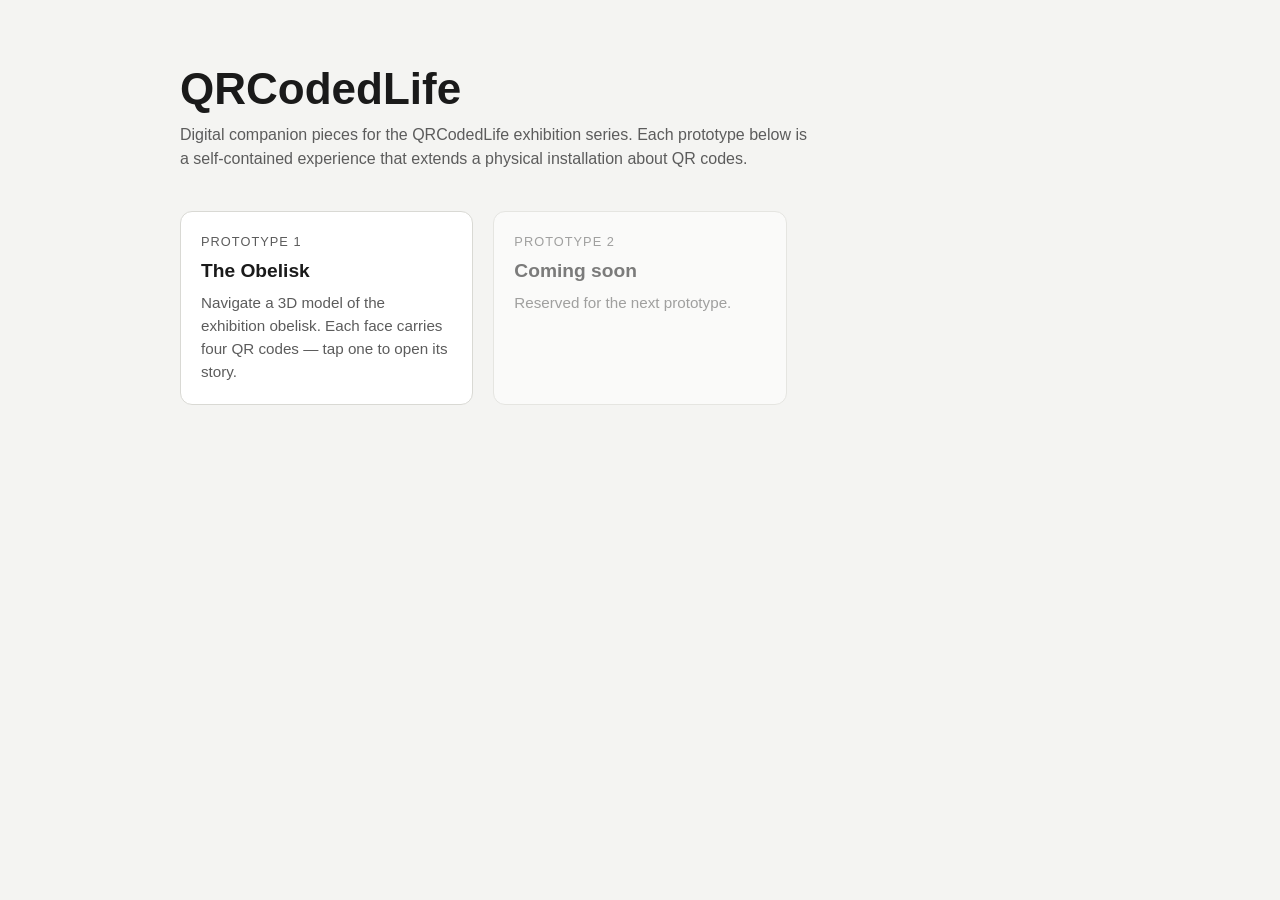
==== index.html @ 01e56713 "Initial site scaffold + Prototype 1 (3D obelisk) Static, no-build multi-page companion site for the " ====
<!doctype html>
<html lang="en">
  <head>
    <meta charset="utf-8" />
    <meta name="viewport" content="width=device-width, initial-scale=1" />
    <title>QRCodedLife — digital companion</title>
    <meta
      name="description"
      content="Digital companion pieces for the QRCodedLife exhibition series about QR codes."
    />
    <link
      rel="icon"
      href="data:image/svg+xml,%3Csvg xmlns='http://www.w3.org/2000/svg' viewBox='0 0 7 7'%3E%3Cpath fill='%23111' d='M0 0h3v3H0zM4 0h3v3H4zM0 4h3v3H0zM4 4h1v1H4zM6 4h1v1H6zM5 5h1v1H5zM4 6h1v1H4zM6 6h1v1H6z'/%3E%3C/svg%3E"
    />
    <link rel="stylesheet" href="assets/css/base.css" />
  </head>
  <body>
    <main class="page">
      <h1 class="page__title">QRCodedLife</h1>
      <p class="page__intro">
        Digital companion pieces for the QRCodedLife exhibition series. Each
        prototype below is a self-contained experience that extends a physical
        installation about QR codes.
      </p>

      <div class="card-grid">
        <a class="card" href="prototypes/obelisk/index.html">
          <span class="card__eyebrow">Prototype 1</span>
          <span class="card__name">The Obelisk</span>
          <span class="card__desc">
            Navigate a 3D model of the exhibition obelisk. Each face carries four
            QR codes — tap one to open its story.
          </span>
        </a>

        <div class="card card--soon">
          <span class="card__eyebrow">Prototype 2</span>
          <span class="card__name">Coming soon</span>
          <span class="card__desc">Reserved for the next prototype.</span>
        </div>
      </div>
    </main>
  </body>
</html>
---- assets/css/base.css ----
/* ==========================================================================
   base.css — shared reset, design tokens, landing layout, modal, HUD
   Used by every page. Prototype-specific rules live in their own file.
   ========================================================================== */

/* ---- tokens ------------------------------------------------------------- */
:root {
  --bg: #f4f4f2;
  --bg-elevated: #ffffff;
  --fg: #1a1a1a;
  --fg-muted: #5c5c5c;
  --border: #d9d9d4;
  --accent: #2f6df6;
  --accent-contrast: #ffffff;
  --shadow: 0 6px 24px rgba(0, 0, 0, 0.12);
  --radius: 12px;
  --maxw: 60rem;
  --font: -apple-system, BlinkMacSystemFont, "Segoe UI", Roboto, Helvetica, Arial,
    sans-serif;
}

@media (prefers-color-scheme: dark) {
  :root {
    --bg: #121316;
    --bg-elevated: #1c1e22;
    --fg: #f0f0f0;
    --fg-muted: #a2a2a2;
    --border: #33363c;
    --accent: #6ea0ff;
    --accent-contrast: #0b1020;
    --shadow: 0 6px 24px rgba(0, 0, 0, 0.5);
  }
}

/* ---- reset ------------------------------------------------------------- */
*,
*::before,
*::after {
  box-sizing: border-box;
}

html {
  -webkit-text-size-adjust: 100%;
}

body {
  margin: 0;
  font-family: var(--font);
  color: var(--fg);
  background: var(--bg);
  line-height: 1.5;
  -webkit-font-smoothing: antialiased;
}

img {
  max-width: 100%;
  display: block;
}

a {
  color: var(--accent);
}

/* ---- landing page --------------------------------------------------------- */
.page {
  max-width: var(--maxw);
  margin: 0 auto;
  padding: clamp(1.5rem, 5vw, 4rem) 1.25rem;
}

.page__title {
  font-size: clamp(1.75rem, 5vw, 2.75rem);
  line-height: 1.15;
  margin: 0 0 0.5rem;
}

.page__intro {
  color: var(--fg-muted);
  max-width: 40rem;
  margin: 0 0 2.5rem;
}

.card-grid {
  display: grid;
  gap: 1.25rem;
  grid-template-columns: repeat(auto-fill, minmax(min(100%, 18rem), 1fr));
}

.card {
  display: flex;
  flex-direction: column;
  gap: 0.4rem;
  padding: 1.25rem;
  background: var(--bg-elevated);
  border: 1px solid var(--border);
  border-radius: var(--radius);
  color: inherit;
  text-decoration: none;
  transition: transform 0.15s ease, box-shadow 0.15s ease;
}

.card:hover,
.card:focus-visible {
  transform: translateY(-2px);
  box-shadow: var(--shadow);
}

.card__eyebrow {
  font-size: 0.8rem;
  text-transform: uppercase;
  letter-spacing: 0.08em;
  color: var(--fg-muted);
}

.card__name {
  font-size: 1.2rem;
  font-weight: 650;
}

.card__desc {
  color: var(--fg-muted);
  font-size: 0.95rem;
}

.card--soon {
  opacity: 0.55;
  pointer-events: none;
}

/* ---- buttons ----------------------------------------------------------- */
.btn {
  appearance: none;
  border: 1px solid var(--border);
  background: var(--bg-elevated);
  color: var(--fg);
  font: inherit;
  font-size: 0.9rem;
  padding: 0.5rem 0.85rem;
  border-radius: 999px;
  cursor: pointer;
  line-height: 1;
}

.btn:hover,
.btn:focus-visible {
  border-color: var(--accent);
}

.btn--icon {
  width: 2.5rem;
  height: 2.5rem;
  padding: 0;
  display: grid;
  place-items: center;
  font-size: 1.25rem;
}

/* ---- modal (native <dialog>) ---------------------------------------------- */
dialog.modal {
  border: none;
  padding: 0;
  border-radius: var(--radius);
  background: var(--bg-elevated);
  color: var(--fg);
  box-shadow: var(--shadow);
  max-width: min(32rem, calc(100vw - 2rem));
  width: 100%;
}

dialog.modal::backdrop {
  background: rgba(0, 0, 0, 0.5);
  backdrop-filter: blur(2px);
}

.modal__inner {
  padding: 1.5rem;
}

.modal__close {
  position: absolute;
  top: 0.6rem;
  right: 0.6rem;
  width: 2rem;
  height: 2rem;
  border-radius: 999px;
  border: none;
  background: transparent;
  color: var(--fg-muted);
  font-size: 1.4rem;
  line-height: 1;
  cursor: pointer;
}

.modal__close:hover {
  color: var(--fg);
}

.modal__eyebrow {
  font-size: 0.75rem;
  text-transform: uppercase;
  letter-spacing: 0.08em;
  color: var(--fg-muted);
  margin: 0 0 0.35rem;
}

.modal__title {
  margin: 0 0 0.75rem;
  font-size: 1.35rem;
}

.modal__body {
  margin: 0;
  color: var(--fg-muted);
}

.modal__body img {
  margin-top: 1rem;
  border-radius: 8px;
}

/* bottom-sheet on small screens */
@media (max-width: 640px) {
  dialog.modal {
    max-width: 100vw;
    width: 100vw;
    max-height: 85vh;
    overflow-y: auto;
    margin: 0;
    position: fixed;
    inset: auto 0 0 0; /* pin to bottom */
    border-radius: 16px 16px 0 0;
    animation: sheet-up 0.22s ease;
  }

  @keyframes sheet-up {
    from {
      transform: translateY(100%);
    }
  }
}

@media (prefers-reduced-motion: reduce) {
  * {
    animation-duration: 0.001ms !important;
    transition-duration: 0.001ms !important;
  }
}
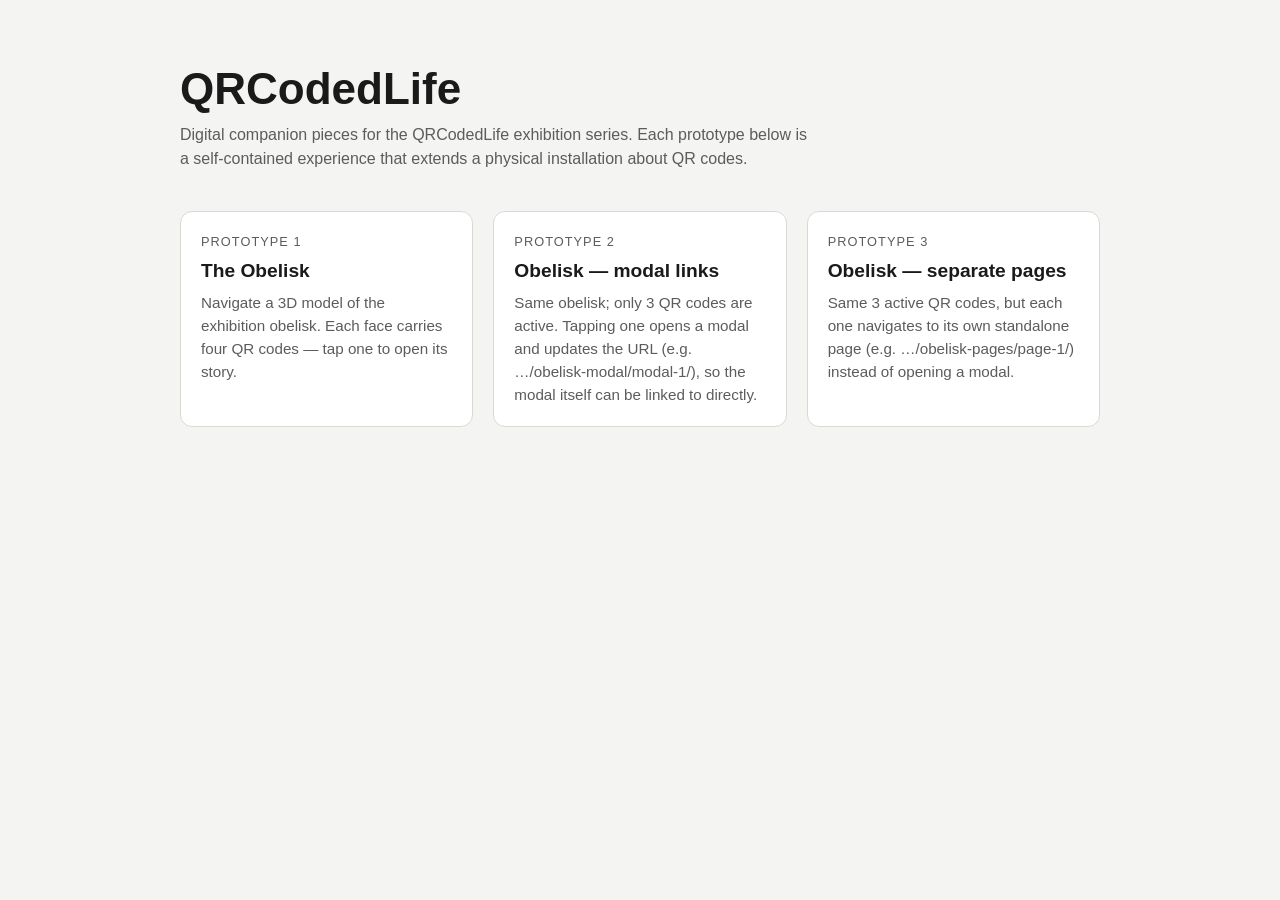
==== commit 2287f11c: "Add Prototype 2/3: obelisk QR link-format comparison Same 3D obelisk with only 3 QR codes active (re" ====
--- a/index.html
+++ b/index.html
@@ -33,11 +33,25 @@
           </span>
         </a>
 
-        <div class="card card--soon">
+        <a class="card" href="prototypes/obelisk-modal/index.html">
           <span class="card__eyebrow">Prototype 2</span>
-          <span class="card__name">Coming soon</span>
-          <span class="card__desc">Reserved for the next prototype.</span>
-        </div>
+          <span class="card__name">Obelisk — modal links</span>
+          <span class="card__desc">
+            Same obelisk; only 3 QR codes are active. Tapping one opens a
+            modal and updates the URL (e.g. …/obelisk-modal/modal-1/), so
+            the modal itself can be linked to directly.
+          </span>
+        </a>
+
+        <a class="card" href="prototypes/obelisk-pages/index.html">
+          <span class="card__eyebrow">Prototype 3</span>
+          <span class="card__name">Obelisk — separate pages</span>
+          <span class="card__desc">
+            Same 3 active QR codes, but each one navigates to its own
+            standalone page (e.g. …/obelisk-pages/page-1/) instead of
+            opening a modal.
+          </span>
+        </a>
       </div>
     </main>
   </body>
--- a/assets/css/base.css
+++ b/assets/css/base.css
@@ -127,6 +127,13 @@
   pointer-events: none;
 }
 
+/* ---- standalone QR content page (Prototype 3) --------------------------- */
+.page__back {
+  display: inline-flex;
+  text-decoration: none;
+  margin-bottom: 1.5rem;
+}
+
 /* ---- buttons ----------------------------------------------------------- */
 .btn {
   appearance: none;
